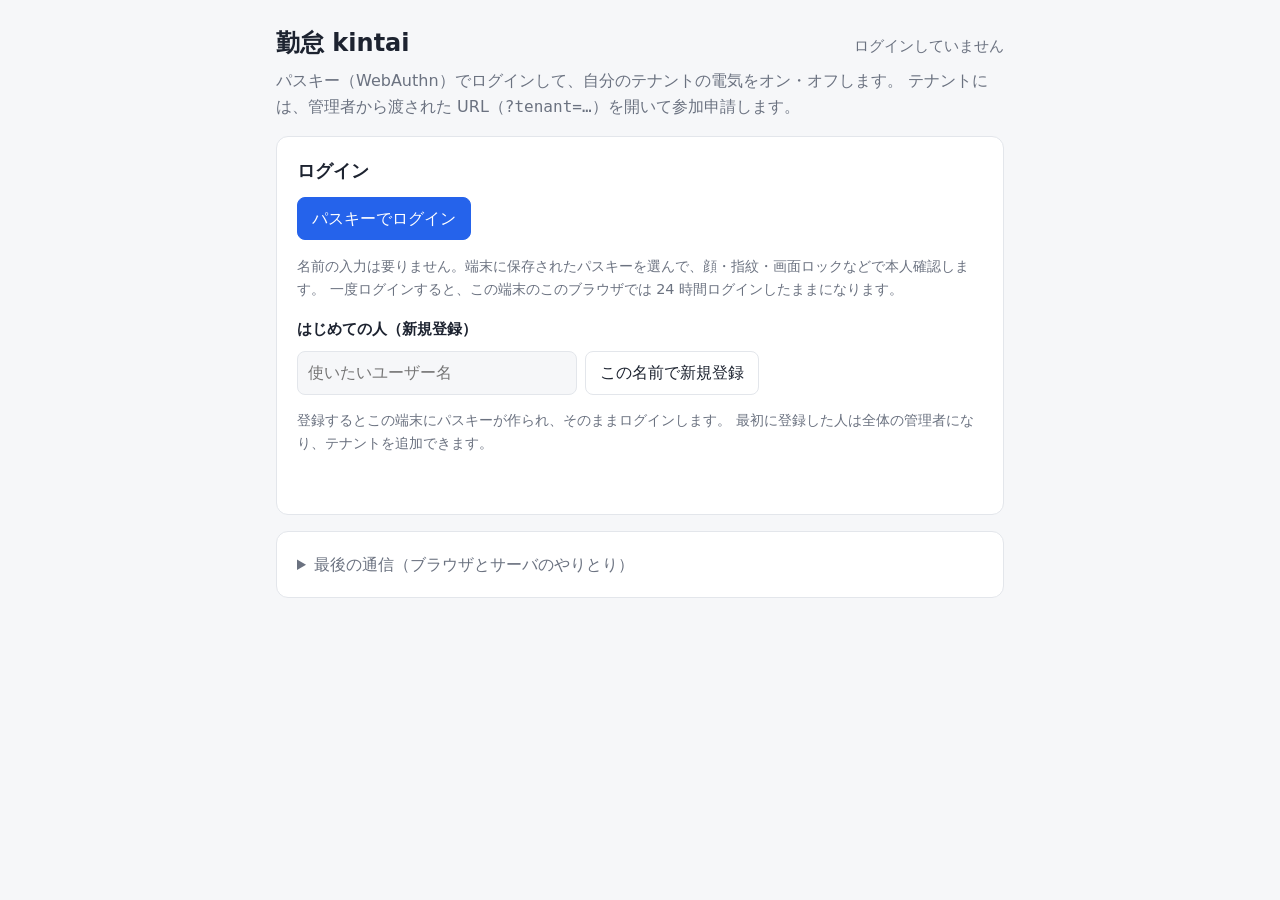
==== python/html/index.html @ 3fcc171f "QR で打刻する勤怠の MVP（junban_cpp が土台、Python と C++ の両方） - API /api/kintai/v0/: status, punch, month, reques" ====
<!DOCTYPE html>
<html lang="ja">
<head>
<meta charset="utf-8">
<meta name="viewport" content="width=device-width, initial-scale=1">
<title>勤怠 kintai（ログイン）</title>
<style>
  :root {
    --bg: #f6f7f9; --card: #ffffff; --fg: #1d2330; --muted: #6b7280; --line: #e3e6eb;
    --accent: #2563eb; --accent-fg: #ffffff; --danger: #dc2626; --ok: #15803d;
    --bulb-off: #cbd2dc; --glow: #facc15; --code: #f1f3f6;
  }
  @media (prefers-color-scheme: dark) {
    :root {
      --bg: #12151b; --card: #1b2028; --fg: #e6e9ef; --muted: #9aa3b2; --line: #2c333e;
      --accent: #5b8cff; --accent-fg: #0b1020; --danger: #f87171; --ok: #4ade80;
      --bulb-off: #3a4250; --glow: #fde047; --code: #232a35;
    }
  }
  * { box-sizing: border-box; }
  body {
    margin: 0; background: var(--bg); color: var(--fg);
    font-family: system-ui, -apple-system, "Segoe UI", "Hiragino Sans", "Noto Sans JP", sans-serif;
    line-height: 1.6;
  }
  main { max-width: 760px; margin: 0 auto; padding: 24px 16px 64px; }
  header { display: flex; justify-content: space-between; align-items: baseline; gap: 12px; flex-wrap: wrap; }
  h1 { font-size: 1.5rem; margin: 0; }
  h1 a { color: inherit; text-decoration: none; }
  h2 { font-size: 1.1rem; margin: 0 0 12px; }
  h3 { font-size: .95rem; margin: 16px 0 4px; font-weight: 600; }
  .who { color: var(--muted); font-size: .95rem; }
  .who b { color: var(--fg); }
  .card { background: var(--card); border: 1px solid var(--line); border-radius: 12px; padding: 20px; margin-top: 16px; }
  .card.pending { border-color: var(--glow); }
  .lead { color: var(--muted); margin: 6px 0 0; }
  button {
    font: inherit; border: 1px solid var(--line); background: var(--card); color: var(--fg);
    padding: 8px 14px; border-radius: 8px; cursor: pointer;
  }
  button.primary { background: var(--accent); border-color: var(--accent); color: var(--accent-fg); }
  button.danger { color: var(--danger); }
  button:disabled { opacity: .45; cursor: not-allowed; }
  input[type=text] {
    font: inherit; padding: 8px 10px; border-radius: 8px; border: 1px solid var(--line);
    background: var(--bg); color: var(--fg); width: 100%; max-width: 280px;
  }
  .row { display: flex; gap: 8px; flex-wrap: wrap; align-items: center; margin-top: 10px; }
  .msg { min-height: 1.6em; margin-top: 10px; font-size: .95rem; }
  .msg.err { color: var(--danger); }
  .msg.ok { color: var(--ok); }
  a { color: var(--accent); }

  /* 電気 */
  .light { display: flex; align-items: center; gap: 24px; flex-wrap: wrap; }
  .bulb {
    width: 96px; height: 96px; border-radius: 50%; background: var(--bulb-off);
    transition: background .3s, box-shadow .3s; flex: none;
  }
  .bulb.on { background: var(--glow); box-shadow: 0 0 40px 12px color-mix(in srgb, var(--glow) 55%, transparent); }
  .state { font-size: 1.3rem; font-weight: 700; }
  .toggle {
    position: relative; width: 72px; height: 40px; border-radius: 20px; padding: 0;
    background: var(--bulb-off); border: none;
  }
  .toggle::after {
    content: ""; position: absolute; top: 4px; left: 4px; width: 32px; height: 32px;
    border-radius: 50%; background: #fff; transition: left .2s;
  }
  .toggle.on { background: var(--accent); }
  .toggle.on::after { left: 36px; }

  /* 一覧 */
  .item { display: flex; justify-content: space-between; align-items: center; gap: 8px;
          flex-wrap: wrap; padding: 8px 0; border-top: 1px solid var(--line); }
  .item:first-child { border-top: none; }
  .item .meta { font-size: .85rem; color: var(--muted); word-break: break-all; }
  .item .row { margin-top: 0; }
  .badge { display: inline-block; font-size: .75rem; padding: 1px 8px; border-radius: 999px;
           margin-left: 6px; border: 1px solid var(--line); color: var(--muted); }
  .badge.pending { border-color: var(--glow); color: var(--fg); }
  .badge.me { border-color: var(--accent); color: var(--accent); }
  .badge.admin { border-color: var(--ok); color: var(--ok); }
  .dot { display: inline-block; width: 10px; height: 10px; border-radius: 50%;
         background: var(--bulb-off); margin-right: 6px; vertical-align: middle; }
  .dot.on { background: var(--glow); }

  table { width: 100%; border-collapse: collapse; font-size: .85rem; }
  th, td { text-align: left; padding: 6px 8px; border-top: 1px solid var(--line); vertical-align: top; }
  th { color: var(--muted); font-weight: 600; white-space: nowrap; width: 9.5em; }
  td code { word-break: break-all; }
  .key { border: 1px solid var(--line); border-radius: 10px; padding: 10px 12px; margin-top: 12px; overflow-x: auto; }
  .key-head { display: flex; justify-content: space-between; align-items: center; gap: 8px; }
  code, pre { font-family: ui-monospace, "Cascadia Mono", Consolas, monospace; }
  pre {
    background: var(--code); padding: 12px; border-radius: 8px; overflow: auto;
    font-size: .8rem; max-height: 360px; margin: 8px 0 0;
  }
  details summary { cursor: pointer; color: var(--muted); }
  .note { font-size: .9rem; color: var(--muted); }
  .hidden { display: none !important; }
  .qr-box { display: flex; gap: 16px; align-items: center; flex-wrap: wrap;
            padding: 8px 0 12px; }
  .qr-box svg { flex: none; border-radius: 8px; }
  .qr-box .meta { font-size: .85rem; color: var(--muted); word-break: break-all; max-width: 420px; }
</style>
</head>
<body>
<main>
  <header>
    <h1><a href="index.html">勤怠 kintai</a></h1>
    <div class="who" id="who">ログインしていません</div>
  </header>
  <p class="lead">
    パスキー（WebAuthn）でログインして、自分のテナントの電気をオン・オフします。
    テナントには、管理者から渡された URL（<code>?tenant=…</code>）を開いて参加申請します。
  </p>

  <!-- URL でテナントを指定したとき -->
  <section class="card hidden" id="tenantCard">
    <h2 id="tenantName">テナント</h2>
    <div id="tenantBody"></div>
    <div class="msg" id="msgTenant"></div>
  </section>

  <section class="card hidden" id="tenantMembersCard">
    <h2>テナントのメンバー</h2>
    <p class="note">
      このテナントの管理者は、参加申請を「管理者」か「一般」として承認したり、却下・外したりできます。
    </p>
    <div id="tenantMembers"></div>
    <div class="msg" id="msgMembers"></div>
    <div class="hidden" id="tenantInviteBox">
      <h3 class="note">メンバーを招待</h3>
      <p class="note">この QR コードか URL を渡してください。開いた人がログインして参加申請すると、ここに出てきます。</p>
      <div id="tenantInvite"></div>
    </div>
  </section>

  <section class="card" id="loggedOut">
    <h2>ログイン</h2>
    <div class="row">
      <button class="primary" id="btnLogin">パスキーでログイン</button>
    </div>
    <p class="note">名前の入力は要りません。端末に保存されたパスキーを選んで、顔・指紋・画面ロックなどで本人確認します。
      一度ログインすると、この端末のこのブラウザでは 24 時間ログインしたままになります。</p>
    <h3>はじめての人（新規登録）</h3>
    <div class="row">
      <input type="text" id="user" placeholder="使いたいユーザー名" autocomplete="username" maxlength="64">
      <button id="btnSignup">この名前で新規登録</button>
    </div>
    <p class="note">登録するとこの端末にパスキーが作られ、そのままログインします。
      最初に登録した人は全体の管理者になり、テナントを追加できます。</p>
    <div class="msg" id="msgOut"></div>
  </section>

  <section class="card hidden" id="tenantsCard">
    <h2 id="tenantsTitle">あなたのテナント</h2>
    <div id="tenants"></div>
    <div class="hidden" id="addTenant">
      <div class="row">
        <input type="text" id="tenantNew" placeholder="テナント名" maxlength="64">
        <button id="btnAddTenant">テナントを追加</button>
      </div>
      <p class="note">追加すると URL ができます。その URL をテナントの人に渡してください。
        最初に参加申請した人が、そのテナントの管理者になります。</p>
    </div>
    <div class="msg" id="msgTenants"></div>
  </section>

  <!-- 一般のアカウント: 全体の管理者に申請する -->
  <section class="card hidden" id="adminRequestCard">
    <h2>全体の管理者</h2>
    <div id="adminRequestBody"></div>
    <div class="msg" id="msgAdminRequest"></div>
  </section>

  <!-- 全体の管理者: 申請の承認、管理者の一覧、アカウントの削除 -->
  <section class="card hidden" id="accountsCard">
    <h2>全体の管理者の仕事</h2>
    <p class="note">全体の管理者は、テナントの追加・削除、全体の管理者への申請の承認、アカウントの削除ができます。</p>
    <h3 class="note">全体の管理者への申請</h3>
    <div id="adminRequests"></div>
    <h3 class="note">いまの全体の管理者</h3>
    <div id="admins"></div>
    <h3 class="note">アカウントを探して削除</h3>
    <div class="row">
      <input type="text" id="accountSearch" placeholder="ユーザー名（一部でも可）" maxlength="64">
    </div>
    <div id="accounts"></div>
    <div class="msg" id="msgAccounts"></div>
  </section>

  <section class="card hidden" id="loggedIn">
    <h2>サーバが保存しているもの</h2>
    <p class="note">
      パスキー 1 つにつき、公開鍵とその付帯情報だけを保存しています。
      顔や指紋のデータ、秘密鍵、パスワードは端末から出てこないので、ここにはありません。
    </p>
    <div id="keys"></div>
    <div class="row">
      <button id="btnAdd">この端末のパスキーを追加</button>
      <button id="btnLogout">ログアウト</button>
    </div>
    <div class="msg" id="msgIn"></div>
  </section>

  <section class="card">
    <details>
      <summary>最後の通信（ブラウザとサーバのやりとり）</summary>
      <pre id="log">まだありません</pre>
    </details>
  </section>
</main>

<script src="qr.js"></script>
<script>
"use strict";

const TOKEN_KEY = "access_token";
let token = "";
// localStorage に置く（タブを閉じたり QR コードから開き直してもログインしたまま。サーバ側のセッションは 24 時間）
try { token = localStorage.getItem(TOKEN_KEY) || ""; } catch (e) {}

// ?tenant=<guid> で開いたときのテナント
const TENANT = new URLSearchParams(location.search).get("tenant") || "";

const $ = (id) => document.getElementById(id);
const ROLE_LABEL = { admin: "管理者", member: "一般" };

// ---------- base64url <-> ArrayBuffer ----------
function b64uToBuf(s) {
  s = s.replace(/-/g, "+").replace(/_/g, "/");
  while (s.length % 4) s += "=";
  const bin = atob(s);
  const b = new Uint8Array(bin.length);
  for (let i = 0; i < bin.length; i++) b[i] = bin.charCodeAt(i);
  return b.buffer;
}
function bufToB64u(buf) {
  const b = new Uint8Array(buf);
  let s = "";
  for (let i = 0; i < b.length; i++) s += String.fromCharCode(b[i]);
  return btoa(s).replace(/\+/g, "-").replace(/\//g, "_").replace(/=+$/, "");
}

// サーバの options（JSON）を navigator.credentials に渡せる形にする
function toCreateOptions(pk) {
  if (window.PublicKeyCredential && PublicKeyCredential.parseCreationOptionsFromJSON) {
    return PublicKeyCredential.parseCreationOptionsFromJSON(pk);
  }
  const o = structuredClone(pk);
  o.challenge = b64uToBuf(pk.challenge);
  o.user.id = b64uToBuf(pk.user.id);
  o.excludeCredentials = (pk.excludeCredentials || []).map(c => ({ ...c, id: b64uToBuf(c.id) }));
  return o;
}
function toGetOptions(pk) {
  if (window.PublicKeyCredential && PublicKeyCredential.parseRequestOptionsFromJSON) {
    return PublicKeyCredential.parseRequestOptionsFromJSON(pk);
  }
  const o = structuredClone(pk);
  o.challenge = b64uToBuf(pk.challenge);
  o.allowCredentials = (pk.allowCredentials || []).map(c => ({ ...c, id: b64uToBuf(c.id) }));
  return o;
}

// 認証器の応答をサーバに送る JSON（PublicKeyCredential.toJSON() と同じ形）にする
function credToJSON(cred) {
  const r = cred.response;
  const out = {
    id: cred.id,
    rawId: bufToB64u(cred.rawId),
    type: cred.type,
    authenticatorAttachment: cred.authenticatorAttachment || null,
    clientExtensionResults: cred.getClientExtensionResults ? cred.getClientExtensionResults() : {},
    response: { clientDataJSON: bufToB64u(r.clientDataJSON) },
  };
  if (r.attestationObject) {
    out.response.attestationObject = bufToB64u(r.attestationObject);
    out.response.transports = r.getTransports ? r.getTransports() : [];
  } else {
    out.response.authenticatorData = bufToB64u(r.authenticatorData);
    out.response.signature = bufToB64u(r.signature);
    out.response.userHandle = r.userHandle ? bufToB64u(r.userHandle) : null;
  }
  return out;
}

// ---------- API ----------
const logLines = [];
function log(title, obj) {
  logLines.push("// " + title + "\n" + JSON.stringify(obj, null, 2));
  while (logLines.length > 4) logLines.shift();
  $("log").textContent = logLines.join("\n\n");
}

// quiet: 定期確認のときは通信ログに出さない
async function api(path, body, quiet) {
  const h = { "Content-Type": "application/json" };
  if (token) h.Authorization = "Bearer " + token;
  const res = await fetch(path, { method: "POST", headers: h, body: JSON.stringify(body || {}) });
  const j = await res.json();
  if (!quiet) {
    log("→ " + path, body || {});
    log("← " + path, j);
  }
  return j;
}

function setToken(t) {
  token = t || "";
  try {
    if (token) localStorage.setItem(TOKEN_KEY, token);
    else localStorage.removeItem(TOKEN_KEY);
  } catch (e) {}
}

function showMsg(id, text, kind) {
  const el = $(id);
  el.textContent = text || "";
  el.className = "msg" + (kind ? " " + kind : "");
}

function el(tag, attrs, ...children) {
  const e = document.createElement(tag);
  for (const [k, v] of Object.entries(attrs || {})) {
    if (k === "class") e.className = v;
    else if (k === "onclick") e.onclick = v;
    else if (k === "text") e.textContent = v;
    else e.setAttribute(k, v);
  }
  for (const c of children) if (c != null) e.append(c);
  return e;
}

function badge(text, cls) {
  return el("span", { class: "badge" + (cls ? " " + cls : ""), text });
}

function utcToLocal(s) {
  if (!s) return "";
  const d = new Date(s.replace(" ", "T") + "Z");
  return isNaN(d) ? s : d.toLocaleString();
}

function tenantUrl(guid) {
  return location.origin + location.pathname + "?tenant=" + guid;
}

// WebAuthn のエラーを人が読める文に
function webauthnError(e) {
  if (!e) return "失敗しました";
  if (e.name === "NotAllowedError") return "キャンセルされたか、時間切れになりました";
  if (e.name === "InvalidStateError") return "このパスキーはもう登録されています";
  if (e.name === "SecurityError") return "このページのドメインではパスキーを使えません（https か localhost が必要です）";
  return e.message || String(e);
}

function supported() {
  return window.isSecureContext && window.PublicKeyCredential && navigator.credentials;
}

// ---------- 登録 / ログイン ----------
async function register(mode) {
  const msgId = mode === "add" ? "msgIn" : "msgOut";
  if (!supported()) return showMsg(msgId, "このブラウザ（またはこの URL）ではパスキーを使えません", "err");
  const body = mode === "add" ? {} : { user: $("user").value.trim() };
  if (mode !== "add") setToken("");
  const o = await api("/api/passkey/v0/register_options", body);
  if (o.status !== "success") return showMsg(msgId, "登録できません: " + o.message, "err");
  let cred;
  try {
    showMsg(msgId, "端末の指示に従ってください…");
    cred = await navigator.credentials.create({ publicKey: toCreateOptions(o.publicKey) });
  } catch (e) {
    return showMsg(msgId, webauthnError(e), "err");
  }
  const payload = credToJSON(cred);
  payload.name = deviceName();
  const r = await api("/api/passkey/v0/register_verify", payload);
  if (r.status !== "success") return showMsg(msgId, "サーバが受け付けませんでした: " + r.message, "err");
  if (r.access_token) setToken(r.access_token);
  showMsg("msgOut", "");
  await refreshAll();
  showMsg("msgIn", mode === "add" ? "パスキーを追加しました"
    : r.role === "admin" ? "登録してログインしました（最初のメンバーなので全体の管理者です）"
    : "登録してログインしました", "ok");
}

async function login() {
  if (!supported()) return showMsg("msgOut", "このブラウザ（またはこの URL）ではパスキーを使えません", "err");
  // 名前は聞かない。allowCredentials を空にして、端末に保存されたパスキーから選んでもらう
  setToken("");
  const o = await api("/api/passkey/v0/login_options", {});
  if (o.status !== "success") return showMsg("msgOut", "ログインできません: " + o.message, "err");
  let cred;
  try {
    showMsg("msgOut", "端末の指示に従ってください…");
    cred = await navigator.credentials.get({ publicKey: toGetOptions(o.publicKey) });
  } catch (e) {
    return showMsg("msgOut", webauthnError(e), "err");
  }
  const r = await api("/api/passkey/v0/login_verify", credToJSON(cred));
  if (r.status !== "success") return showMsg("msgOut", "ログインできませんでした: " + r.message, "err");
  setToken(r.access_token);
  showMsg("msgOut", "");
  await refreshAll();
  showMsg("msgIn", "ログインしました", "ok");
}

function deviceName() {
  const ua = navigator.userAgent;
  if (/iPhone/.test(ua)) return "iPhone";
  if (/iPad/.test(ua)) return "iPad";
  if (/Android/.test(ua)) return "Android";
  if (/Windows/.test(ua)) return "Windows";
  if (/Mac OS X/.test(ua)) return "Mac";
  if (/Linux/.test(ua)) return "Linux";
  return "passkey";
}

async function logout() {
  await api("/api/passkey/v0/logout", {});
  setToken("");
  await refreshAll();
}

// ---------- 画面の更新 ----------
let me = "";
let myRole = null;
let myAdminRequested = false;

async function refreshMe(quiet) {
  me = "";
  myRole = null;
  myAdminRequested = false;
  if (token) {
    const r = await api("/api/passkey/v0/me", {}, quiet);
    if (r.status === "success") {
      me = r.user;
      myRole = r.role;
      myAdminRequested = r.admin_requested;
    } else {
      setToken("");
    }
  }
  $("loggedOut").classList.toggle("hidden", !!me);
  $("loggedIn").classList.toggle("hidden", !me);
  $("tenantsCard").classList.toggle("hidden", !me);
  $("accountsCard").classList.toggle("hidden", myRole !== "admin");
  $("adminRequestCard").classList.toggle("hidden", !me || myRole === "admin");
  renderAdminRequestCard();
  $("addTenant").classList.toggle("hidden", myRole !== "admin");
  $("tenantsTitle").textContent = myRole === "admin" ? "テナント（全体の管理者には全部見えます）" : "あなたのテナント";
  $("who").innerHTML = "";
  if (me) {
    $("who").append(el("b", { text: me }), myRole === "admin" ? "（全体の管理者）でログイン中" : " でログイン中");
  } else {
    $("who").textContent = "ログインしていません";
  }
}

// 内容が変わったときだけ描き直す（定期確認でボタンがちらつかないように）
function render(box, key, build) {
  if (box.dataset.key === key) return;
  box.dataset.key = key;
  box.innerHTML = "";
  build();
}

async function refreshAll(quiet) {
  await refreshMe(quiet);
  const jobs = [refreshTenant(quiet)];
  if (me) jobs.push(refreshTenants(quiet), refreshKeys(quiet));
  if (myRole === "admin") jobs.push(refreshAccounts(quiet));
  await Promise.all(jobs);
}

// ---------- URL で開いたテナント ----------
let current = null;     // /api/tenant/v0/get の tenant

async function refreshTenant(quiet) {
  $("tenantCard").classList.toggle("hidden", !TENANT);
  if (!TENANT) {
    $("tenantMembersCard").classList.add("hidden");
    return;
  }
  const r = await api("/api/tenant/v0/get", { tenant: TENANT }, quiet);
  const body = $("tenantBody");
  if (r.status !== "success") {
    current = null;
    $("tenantName").textContent = "テナント";
    render(body, "error:" + r.message, () => body.append(el("p", { class: "msg err",
      text: r.message === "unknown tenant" ? "このテナントは見つかりません（削除されたか、URL が違います）"
        : "読み込めません: " + r.message })));
    $("tenantMembersCard").classList.add("hidden");
    return;
  }
  current = r.tenant;
  const t = current;
  $("tenantName").textContent = t.name;
  render(body, JSON.stringify([me, t]), () => {
    if (!me) {
      body.append(el("p", { class: "note", text: "ログイン（はじめての人は新規登録）すると、このテナントに参加申請できます。" }));
      return;
    }
    if (!t.my_status) {
      body.append(
        el("p", { class: "note", text: "このテナントのメンバーではありません。参加申請すると、テナントの管理者が承認します。" +
          "（管理者がまだいないテナントなら、申請した人がそのまま管理者になります）" }),
        el("div", { class: "row" }, el("button", { class: "primary", id: "btnJoin", text: "このテナントに参加申請", onclick: joinTenant })));
      return;
    }
    if (t.my_status === "pending") {
      $("tenantCard").classList.add("pending");
      body.append(
        el("p", { text: "承認待ちです。テナントの管理者が承認すると、このページを開いたままで電気を使えるようになります。" }),
        el("div", { class: "row" }, el("button", { text: "申請を取り下げる", onclick: leaveTenant })));
      return;
    }
    $("tenantCard").classList.remove("pending");
    // 店（テナント）のメンバーは勤怠の画面へ。管理者には扉に貼る打刻の QR も出す
    const q = "?tenant=" + encodeURIComponent(t.tenant);
    body.append(
      el("div", { class: "row" },
        el("a", { href: "clock.html" + q, text: "打刻する", style: "font-weight:700;font-size:1.1rem" }),
        el("a", { href: "month.html" + q, text: "勤務時間" }),
        el("a", { href: "requests.html" + q, text: "修正リクエスト" })),
      el("p", { class: "note", text: "あなたはこのお店の" + ROLE_LABEL[t.my_role] + " ・ メンバー " + t.member_count + " 人" }));
    if (t.my_role === "admin") {
      const clockUrl = new URL("clock.html" + q, location.href).href;
      body.append(el("h3", { text: "扉に貼る打刻の QR コード" }), qrPanel(clockUrl),
        el("p", { class: "note", text: "店員はこれを読んで出勤・退勤を押します（はじめての人は、先にこの画面で登録と参加申請を）。" }));
    }
    body.append(el("div", { class: "row" }, el("button", { text: "このテナントを抜ける", onclick: leaveTenant })));
  });
  $("tenantCard").classList.toggle("pending", !!me && t.my_status === "pending");
  const isMember = t.my_status === "approved";
  $("tenantMembersCard").classList.toggle("hidden", !isMember);
  if (isMember) await refreshTenantMembers(quiet);
}

async function refreshTenantMembers(quiet) {
  const r = await api("/api/tenant/v0/members", { tenant: TENANT }, quiet);
  const box = $("tenantMembers");
  if (r.status !== "success") return;
  const isAdmin = r.me.role === "admin";
  // 招待用の QR（テナントの管理者だけ）
  $("tenantInviteBox").classList.toggle("hidden", !isAdmin);
  const inv = $("tenantInvite");
  render(inv, isAdmin ? TENANT : "", () => {
    if (isAdmin) inv.append(qrPanel(tenantUrl(TENANT), () => copyUrl({ tenant: TENANT, name: current ? current.name : "" })));
  });
  render(box, JSON.stringify([isAdmin, r.member_list]), () => {
    // 承認待ちを上に
    const list = r.member_list.slice().sort((a, b) =>
      (a.status === "pending" ? 0 : 1) - (b.status === "pending" ? 0 : 1));
    for (const m of list) {
      const left = el("div", {}, el("b", { text: m.user }),
        m.user === me ? badge("自分", "me") : null,
        m.status === "pending" ? badge("承認待ち", "pending") : badge(ROLE_LABEL[m.role], m.role === "admin" ? "admin" : ""),
        el("div", { class: "meta", text: "申請 " + utcToLocal(m.created_at) + (m.approved_by && m.approved_by !== m.user
          ? " ・ " + m.approved_by + " が承認" : "") }));
      const btns = el("div", { class: "row" });
      if (isAdmin && m.status === "pending") {
        btns.append(
          el("button", { class: "primary", "data-role": "member", text: "一般として承認", onclick: () => approveMember(m.user, "member") }),
          el("button", { "data-role": "admin", text: "管理者として承認", onclick: () => approveMember(m.user, "admin") }));
      }
      if (isAdmin && m.user !== me) {
        btns.append(el("button", { class: "danger", text: m.status === "pending" ? "却下" : "外す",
          onclick: () => removeMember(m) }));
      }
      box.append(el("div", { class: "item" }, left, btns));
    }
  });
}

async function joinTenant() {
  const r = await api("/api/tenant/v0/join", { tenant: TENANT });
  if (r.status !== "success") return showMsg("msgTenant", "申請できません: " + r.message, "err");
  showMsg("msgTenant", r.member.status === "approved"
    ? "参加しました（最初の 1 人なので、このテナントの管理者です）" : "参加申請しました。承認を待っています", "ok");
  await refreshAll();
}

async function leaveTenant() {
  const pending = current && current.my_status === "pending";
  if (!confirm(pending ? "参加申請を取り下げますか？" : "このテナントを抜けますか？")) return;
  const r = await api("/api/tenant/v0/leave", { tenant: TENANT });
  if (r.message === "last admin cannot leave") {
    return showMsg("msgTenant", "このテナントの管理者があなた 1 人なので抜けられません。先に誰かを管理者として承認してください", "err");
  }
  if (r.status !== "success") return showMsg("msgTenant", "抜けられません: " + r.message, "err");
  showMsg("msgTenant", pending ? "申請を取り下げました" : "テナントを抜けました", "ok");
  await refreshAll();
}

async function toggleLight() {
  if (!current) return;
  $("toggle").disabled = true;
  const r = await api("/api/tenant/v0/switch_set", { tenant: TENANT, on: !current.on });
  if (r.status !== "success") showMsg("msgTenant", "切り替えられません: " + r.message, "err");
  await refreshAll();
}

async function approveMember(user, role) {
  const r = await api("/api/tenant/v0/approve", { tenant: TENANT, user, role });
  if (r.status !== "success") return showMsg("msgMembers", "承認できません: " + r.message, "err");
  showMsg("msgMembers", user + " を" + ROLE_LABEL[role] + "として承認しました", "ok");
  await refreshAll();
}

async function removeMember(m) {
  const what = m.status === "pending" ? "の申請を却下" : "をこのテナントから外";
  if (!confirm("「" + m.user + "」" + what + "しますか？")) return;
  const r = await api("/api/tenant/v0/remove", { tenant: TENANT, user: m.user });
  if (r.status !== "success") return showMsg("msgMembers", "できません: " + r.message, "err");
  showMsg("msgMembers", m.user + (m.status === "pending" ? " の申請を却下しました" : " を外しました"), "ok");
  await refreshAll();
}

// ---------- テナントの一覧（全体の管理者は追加・削除も） ----------
// テナントの URL の QR コードと URL を並べた部品。QR は qr.wasm で作る（qr.js）
function qrPanel(url, onCopy) {
  const box = el("div", { class: "qr-box" });
  const info = el("div", { class: "meta" }, el("div", { text: url }));
  if (onCopy) info.append(el("div", { class: "row" }, el("button", { text: "URL をコピー", onclick: onCopy })));
  box.append(info);
  QR.svg(url, { size: 180 }).then((svg) => box.prepend(svg))
    .catch((e) => info.prepend(el("div", { class: "msg err", text: "QR コードを作れません: " + e.message })));
  return box;
}

// QR を開いているテナント（一覧を描き直しても開いたままにする）
const openQr = new Set();

async function refreshTenants(quiet) {
  const r = await api("/api/tenant/v0/list", {}, quiet);
  const box = $("tenants");
  if (r.status !== "success") return;
  render(box, JSON.stringify([myRole, r.tenant_list, [...openQr]]), () => {
    if (r.tenant_list.length === 0) {
      box.append(el("p", { class: "note", text: myRole === "admin" ? "テナントはまだありません。"
        : "まだどのテナントにも参加していません。テナントの管理者から URL をもらって開いてください。" }));
    }
    for (const t of r.tenant_list) {
      const left = el("div", {},
        t.my_status === "approved" ? el("span", { class: "dot" + (t.on ? " on" : "") }) : null,
        el("a", { href: "?tenant=" + t.tenant, text: t.name }),
        t.my_status === "pending" ? badge("承認待ち", "pending")
          : t.my_role ? badge(ROLE_LABEL[t.my_role], t.my_role === "admin" ? "admin" : "") : null,
        el("div", { class: "meta", text: "メンバー " + t.member_count + " 人" +
          (myRole === "admin" ? " ・ " + tenantUrl(t.tenant) : "") }));
      const btns = el("div", { class: "row" });
      if (myRole === "admin") {
        const open = openQr.has(t.tenant);
        btns.append(
          el("button", { class: "qr-toggle", text: open ? "QR を閉じる" : "QR コード", onclick: () => toggleQr(t) }),
          el("button", { text: "URL をコピー", onclick: () => copyUrl(t) }),
          el("button", { class: "danger", text: "削除", onclick: () => deleteTenant(t) }));
      }
      box.append(el("div", { class: "item" }, left, btns));
      if (myRole === "admin" && openQr.has(t.tenant)) box.append(qrPanel(tenantUrl(t.tenant)));
    }
  });
}

function toggleQr(t) {
  if (openQr.has(t.tenant)) openQr.delete(t.tenant);
  else openQr.add(t.tenant);
  refreshTenants(true);
}

async function copyUrl(t) {
  try {
    await navigator.clipboard.writeText(tenantUrl(t.tenant));
    showMsg("msgTenants", t.name + " の URL をコピーしました", "ok");
  } catch (e) {
    showMsg("msgTenants", tenantUrl(t.tenant), "");
  }
}

async function addTenant() {
  const name = $("tenantNew").value.trim();
  const r = await api("/api/tenant/v0/add", { name });
  if (r.status !== "success") return showMsg("msgTenants", "追加できません: " + r.message, "err");
  $("tenantNew").value = "";
  openQr.add(r.tenant.tenant);        // 追加したテナントは QR を開いておく
  showMsg("msgTenants", r.tenant.name + " を追加しました。URL: " + tenantUrl(r.tenant.tenant), "ok");
  await refreshAll();
}

async function deleteTenant(t) {
  if (!confirm("テナント「" + t.name + "」を削除しますか？（メンバーと電気の状態も消えます）")) return;
  const r = await api("/api/tenant/v0/delete", { tenant: t.tenant });
  if (r.status !== "success") return showMsg("msgTenants", "削除できません: " + r.message, "err");
  showMsg("msgTenants", t.name + " を削除しました", "ok");
  await refreshAll();
}

// ---------- 全体の管理者への申請（一般のアカウント） ----------
function renderAdminRequestCard() {
  const box = $("adminRequestBody");
  render(box, JSON.stringify([me, myRole, myAdminRequested]), () => {
    if (!me || myRole === "admin") return;
    if (myAdminRequested) {
      box.append(
        el("p", { text: "全体の管理者に申請中です。全体の管理者が承認すると、このページを開いたままでテナントの追加などができるようになります。" }),
        el("div", { class: "row" }, el("button", { text: "申請を取り下げる", onclick: cancelAdminRequest })));
    } else {
      box.append(
        el("p", { class: "note", text: "全体の管理者になると、テナントの追加・削除などができます。申請すると、いまの全体の管理者が承認します。" }),
        el("div", { class: "row" }, el("button", { id: "btnAdminRequest", text: "全体の管理者に申請", onclick: requestAdmin })));
    }
  });
}

async function requestAdmin() {
  const r = await api("/api/account/v0/admin_request", {});
  if (r.status !== "success") return showMsg("msgAdminRequest", "申請できません: " + r.message, "err");
  showMsg("msgAdminRequest", "全体の管理者に申請しました", "ok");
  await refreshAll();
}

async function cancelAdminRequest() {
  const r = await api("/api/account/v0/admin_request_cancel", {});
  if (r.status !== "success") return showMsg("msgAdminRequest", "取り下げられません: " + r.message, "err");
  showMsg("msgAdminRequest", "申請を取り下げました", "ok");
  await refreshAll();
}

// ---------- 全体の管理者の仕事 ----------
let accountList = [];

async function refreshAccounts(quiet) {
  const [q, a] = await Promise.all([
    api("/api/account/v0/admin_requests", {}, quiet),
    api("/api/account/v0/list", {}, quiet),
  ]);
  if (q.status === "success") {
    const box = $("adminRequests");
    render(box, JSON.stringify(q.request_list), () => {
      if (q.request_list.length === 0) box.append(el("p", { class: "note", text: "申請はありません。" }));
      for (const x of q.request_list) {
        box.append(el("div", { class: "item" },
          el("div", {}, el("b", { text: x.user }), badge("申請中", "pending"),
            el("div", { class: "meta", text: "申請 " + utcToLocal(x.created_at) + " ・ パスキー " + x.passkey_count + " 個" })),
          el("div", { class: "row" },
            el("button", { class: "primary", text: "承認", onclick: () => approveAdmin(x.user) }),
            el("button", { class: "danger", text: "却下", onclick: () => rejectAdmin(x.user) }))));
      }
    });
  }
  if (a.status === "success") {
    accountList = a.account_list;
    const admins = accountList.filter(x => x.role === "admin");
    const box = $("admins");
    render(box, JSON.stringify([me, admins]), () => {
      for (const x of admins) {
        box.append(el("div", { class: "item" },
          el("div", {}, el("b", { text: x.user }), x.user === me ? badge("自分", "me") : null,
            el("div", { class: "meta", text: x.approved_by && x.approved_by !== x.user
              ? x.approved_by + " が承認（" + utcToLocal(x.approved_at) + "）" : "最初の管理者" })),
          el("div", { class: "row" },
            el("button", { text: x.user === me ? "自分を一般に戻す" : "一般に戻す", onclick: () => demote(x.user) }))));
      }
    });
    renderAccountSearch();
  }
}

// 名前で絞り込んだアカウントだけを出す（何百人いても一覧から探さなくてよいように）
function renderAccountSearch() {
  const box = $("accounts");
  const q = $("accountSearch").value.trim().toLowerCase();
  const hits = q ? accountList.filter(x => x.user.toLowerCase().includes(q)) : [];
  render(box, JSON.stringify([me, q, hits]), () => {
    if (!q) return;
    if (hits.length === 0) box.append(el("p", { class: "note", text: "見つかりません。" }));
    for (const x of hits.slice(0, 20)) {
      const btns = el("div", { class: "row" });
      if (x.user !== me) btns.append(el("button", { class: "danger", text: "削除", onclick: () => deleteAccount(x) }));
      box.append(el("div", { class: "item" },
        el("div", {}, el("b", { text: x.user }), x.user === me ? badge("自分", "me") : null,
          x.role === "admin" ? badge("全体の管理者", "admin") : null,
          el("div", { class: "meta", text: "登録 " + utcToLocal(x.created_at) + " ・ パスキー " + x.passkey_count + " 個" })),
        btns));
    }
    if (hits.length > 20) box.append(el("p", { class: "note", text: "ほか " + (hits.length - 20) + " 件。もう少し絞り込んでください。" }));
  });
}

async function approveAdmin(user) {
  const r = await api("/api/account/v0/admin_approve", { user });
  if (r.status !== "success") return showMsg("msgAccounts", "承認できません: " + r.message, "err");
  showMsg("msgAccounts", user + " を全体の管理者にしました", "ok");
  await refreshAll();
}

async function rejectAdmin(user) {
  const r = await api("/api/account/v0/admin_reject", { user });
  if (r.status !== "success") return showMsg("msgAccounts", "却下できません: " + r.message, "err");
  showMsg("msgAccounts", user + " の申請を却下しました", "ok");
  await refreshAll();
}

async function demote(user) {
  if (user === me && !confirm("自分を一般に戻しますか？（テナントの追加などができなくなります）")) return;
  const r = await api("/api/account/v0/demote", { user });
  if (r.message === "last admin cannot be demoted") {
    return showMsg("msgAccounts", "全体の管理者が 1 人もいなくなるので、一般には戻せません", "err");
  }
  if (r.status !== "success") return showMsg("msgAccounts", "変更できません: " + r.message, "err");
  showMsg("msgAccounts", user + " を一般に戻しました", "ok");
  await refreshAll();
}

async function deleteAccount(a) {
  if (!confirm("「" + a.user + "」のアカウントを削除しますか？（パスキー、ログイン中のセッション、テナントの所属も消えます）")) return;
  const r = await api("/api/account/v0/delete", { user: a.user });
  if (r.status !== "success") return showMsg("msgAccounts", "削除できません: " + r.message, "err");
  showMsg("msgAccounts", a.user + " を削除しました", "ok");
  await refreshAll();
}

// ---------- 自分のパスキー ----------
const LABELS = {
  credential_id: "credential ID",
  public_key: "公開鍵 (COSE)",
  alg: "アルゴリズム",
  user_handle: "user handle",
  sign_count: "署名カウンタ",
  transports: "transports",
  backup_eligible: "同期できる",
  backed_up: "同期済み",
  aaguid: "AAGUID",
  last_used_at: "最後に使った",
  created_at: "登録した",
};

async function refreshKeys(quiet) {
  const r = await api("/api/passkey/v0/list", {}, quiet);
  const box = $("keys");
  if (r.status !== "success") return;
  render(box, JSON.stringify(r.passkey_list), () => {
    for (const p of r.passkey_list) {
      const table = el("table");
      for (const k of Object.keys(LABELS)) {
        let v = p[k];
        if (k === "alg") v = v === -7 ? "-7 (ES256)" : v === -257 ? "-257 (RS256)" : v;
        if (k === "transports") v = v.join(", ");
        if (k === "backup_eligible" || k === "backed_up") v = v ? "はい" : "いいえ";
        if (k === "last_used_at" || k === "created_at") v = utcToLocal(v);
        table.append(el("tr", {}, el("th", { text: LABELS[k] }),
          el("td", {}, el("code", { text: v == null || v === "" ? "—" : String(v) }))));
      }
      box.append(el("div", { class: "key" },
        el("div", { class: "key-head" }, el("b", { text: p.name }),
          el("button", { class: "danger", text: "削除", onclick: () => deleteKey(p, r.passkey_list.length) })),
        table));
    }
  });
}

async function deleteKey(p, count) {
  const warn = count <= 1
    ? "最後のパスキーです。消すとこのアカウントは削除されます（テナントの所属も消えます）。消しますか？"
    : "「" + p.name + "」を消しますか？（端末側のパスキーは残るので、端末の設定からも消してください）";
  if (!confirm(warn)) return;
  const r = await api("/api/passkey/v0/delete", { credential_id: p.credential_id });
  if (r.message === "last admin cannot leave") {
    return showMsg("msgIn", "全体の管理者があなた 1 人なので退会できません。先に誰かを全体の管理者にしてください", "err");
  }
  if (r.status !== "success") return showMsg("msgIn", "削除できません: " + r.message, "err");
  // 端末側にも「このパスキーはもう無い」と伝える（対応ブラウザのみ）
  try {
    if (PublicKeyCredential.signalUnknownCredential) {
      await PublicKeyCredential.signalUnknownCredential({ rpId: location.hostname, credentialId: p.credential_id });
    }
  } catch (e) {}
  // 最後の 1 本ならサーバがアカウントごと消している（トークンも無効）
  if (r.account_deleted) setToken("");
  await refreshAll();
  showMsg(r.account_deleted ? "msgOut" : "msgIn",
    r.account_deleted ? "アカウントを削除しました" : "削除しました", "ok");
}

// ---------- 起動 ----------
$("btnSignup").onclick = () => register("signup");
$("btnLogin").onclick = login;
$("btnAdd").onclick = () => register("add");
$("btnLogout").onclick = logout;
$("btnAddTenant").onclick = addTenant;
$("user").addEventListener("keydown", (e) => { if (e.key === "Enter") register("signup"); });
$("tenantNew").addEventListener("keydown", (e) => { if (e.key === "Enter") addTenant(); });
$("accountSearch").addEventListener("input", renderAccountSearch);

if (!supported()) {
  showMsg("msgOut", window.isSecureContext
    ? "このブラウザはパスキーに対応していません"
    : "パスキーは https か localhost でしか使えません（いまの URL: " + location.origin + "）", "err");
}

refreshAll();
// 承認された・電気が切り替わった・メンバーが増えた、を拾う。
// 前の回が終わっていなければ飛ばす（サーバが遅いと回が重なって、詰まる一方になる）。
// タブが裏にある間は問い合わせない。
let polling = false;
setInterval(async () => {
  if (polling || document.hidden) return;
  polling = true;
  try { await refreshAll(true); } catch (e) {} finally { polling = false; }
}, 3000);
</script>
</body>
</html>
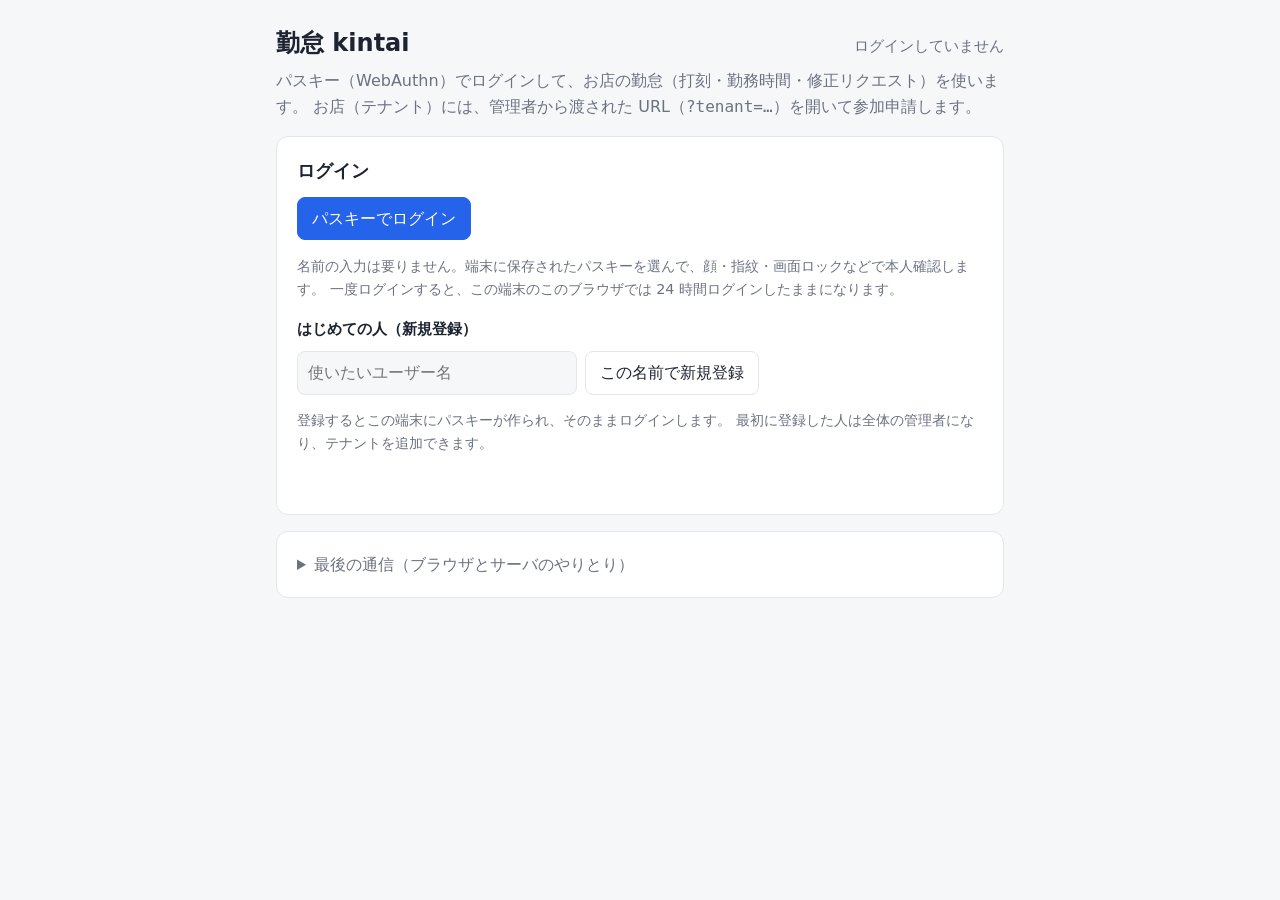
==== commit 43db3c9a: "index.html: 土台のパスキーデモに残っていた「電気」の文言と丸印を消す Co-Authored-By: Claude Opus 5.5 <noreply@anthropic.com>" ====
--- a/python/html/index.html
+++ b/python/html/index.html
@@ -51,14 +51,6 @@
   .msg.ok { color: var(--ok); }
   a { color: var(--accent); }
 
-  /* 電気 */
-  .light { display: flex; align-items: center; gap: 24px; flex-wrap: wrap; }
-  .bulb {
-    width: 96px; height: 96px; border-radius: 50%; background: var(--bulb-off);
-    transition: background .3s, box-shadow .3s; flex: none;
-  }
-  .bulb.on { background: var(--glow); box-shadow: 0 0 40px 12px color-mix(in srgb, var(--glow) 55%, transparent); }
-  .state { font-size: 1.3rem; font-weight: 700; }
   .toggle {
     position: relative; width: 72px; height: 40px; border-radius: 20px; padding: 0;
     background: var(--bulb-off); border: none;
@@ -112,8 +104,8 @@
     <div class="who" id="who">ログインしていません</div>
   </header>
   <p class="lead">
-    パスキー（WebAuthn）でログインして、自分のテナントの電気をオン・オフします。
-    テナントには、管理者から渡された URL（<code>?tenant=…</code>）を開いて参加申請します。
+    パスキー（WebAuthn）でログインして、お店の勤怠（打刻・勤務時間・修正リクエスト）を使います。
+    お店（テナント）には、管理者から渡された URL（<code>?tenant=…</code>）を開いて参加申請します。
   </p>
 
   <!-- URL でテナントを指定したとき -->
@@ -515,7 +507,7 @@
     if (t.my_status === "pending") {
       $("tenantCard").classList.add("pending");
       body.append(
-        el("p", { text: "承認待ちです。テナントの管理者が承認すると、このページを開いたままで電気を使えるようになります。" }),
+        el("p", { text: "承認待ちです。お店の管理者が承認すると、このページを開いたままで使えるようになります。" }),
         el("div", { class: "row" }, el("button", { text: "申請を取り下げる", onclick: leaveTenant })));
       return;
     }
@@ -597,14 +589,6 @@
   await refreshAll();
 }
 
-async function toggleLight() {
-  if (!current) return;
-  $("toggle").disabled = true;
-  const r = await api("/api/tenant/v0/switch_set", { tenant: TENANT, on: !current.on });
-  if (r.status !== "success") showMsg("msgTenant", "切り替えられません: " + r.message, "err");
-  await refreshAll();
-}
-
 async function approveMember(user, role) {
   const r = await api("/api/tenant/v0/approve", { tenant: TENANT, user, role });
   if (r.status !== "success") return showMsg("msgMembers", "承認できません: " + r.message, "err");
@@ -647,7 +631,6 @@
     }
     for (const t of r.tenant_list) {
       const left = el("div", {},
-        t.my_status === "approved" ? el("span", { class: "dot" + (t.on ? " on" : "") }) : null,
         el("a", { href: "?tenant=" + t.tenant, text: t.name }),
         t.my_status === "pending" ? badge("承認待ち", "pending")
           : t.my_role ? badge(ROLE_LABEL[t.my_role], t.my_role === "admin" ? "admin" : "") : null,
@@ -693,7 +676,7 @@
 }
 
 async function deleteTenant(t) {
-  if (!confirm("テナント「" + t.name + "」を削除しますか？（メンバーと電気の状態も消えます）")) return;
+  if (!confirm("テナント「" + t.name + "」を削除しますか？（メンバーも消えます）")) return;
   const r = await api("/api/tenant/v0/delete", { tenant: t.tenant });
   if (r.status !== "success") return showMsg("msgTenants", "削除できません: " + r.message, "err");
   showMsg("msgTenants", t.name + " を削除しました", "ok");
@@ -904,7 +887,7 @@
 }
 
 refreshAll();
-// 承認された・電気が切り替わった・メンバーが増えた、を拾う。
+// 承認された・メンバーが増えた、を拾う。
 // 前の回が終わっていなければ飛ばす（サーバが遅いと回が重なって、詰まる一方になる）。
 // タブが裏にある間は問い合わせない。
 let polling = false;
